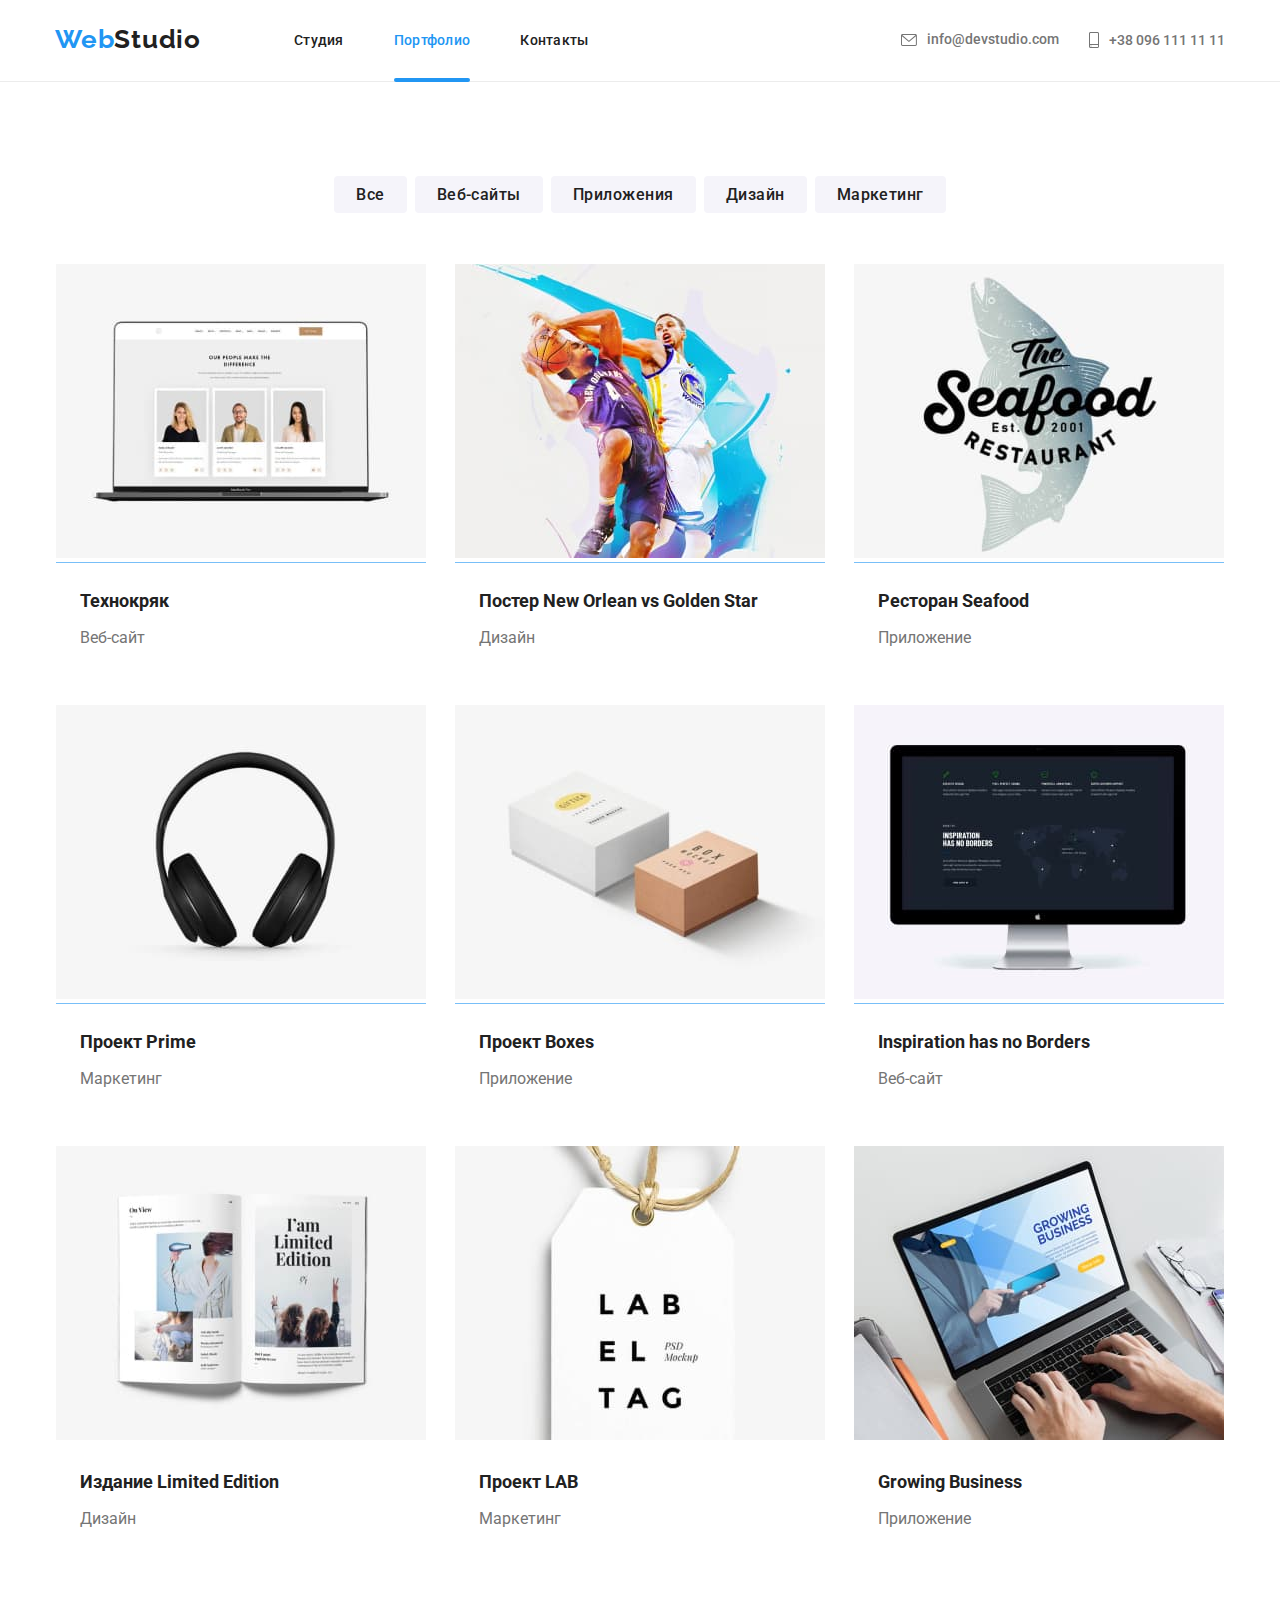
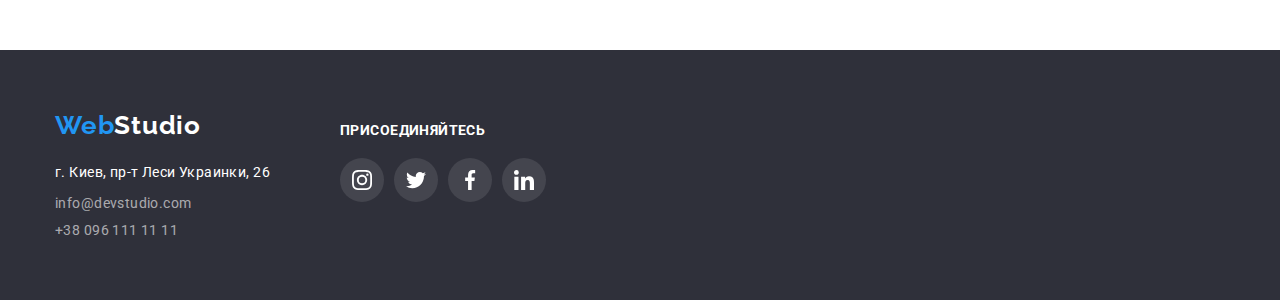
==== portfolio.html @ 8df0ec4f "Добавляет кнопку подписаться" ====
<!DOCTYPE html>
<html lang="en">
<head>
    <meta charset="UTF-8">
    <meta name="viewport" content="width=device-width, initial-scale=1.0">
    <title>Portfolio</title>
        <link rel="stylesheet" href="./сss/modern-normalize.css">
        <link rel="preconnect" href="https://fonts.gstatic.com">
        <link
            href="https://fonts.googleapis.com/css2?family=Montserrat:wght@400;700&family=Raleway:wght@700&family=Roboto:wght@400;500;700;900&display=swap"
            rel="stylesheet">
        <link rel="stylesheet" href="./сss/common.css">
        <link rel="stylesheet" href="./сss/portfolio.css">
</head>
<body>
    <header class="head">
        <div class="container">
            <div class="head-container">
                <nav class="nav">
                    <a href="./index.html" class="logo"> <span class="web">Web</span>Studio</a>
                    <ul class="nav-list">
                        <li class="nav-item"><a href="./index.html" class="nav-link ">Студия</a></li>
                        <li class="nav-item"><a href="./portfolio.html" class="active">Портфолио</a></li>
                        <li class="nav-item"><a href="#" class="nav-link">Контакты</a></li>
                    </ul>
                </nav>
                <ul class="head-contact">
                    <li class="item"><a href="mailto:info@devstudio.com" class="contacts-link"><svg class="mail"
                                width="16px" height="12px">
                                <use href="./images/symbol-defs.svg#icon-envelope"></use>
                            </svg>info@devstudio.com</a></li>
                    <li class="item"><a href="tel:+380961111111" class="contacts-link "> <svg class="mail" width="10px"
                                height="16px">
                                <use href="./images/symbol-defs.svg#icon-smartphone"></use>
                            </svg> +38 096 111 11 11</a></li>
                </ul>
            </div>
        </div>
    </header>
    <main>
        <section class="container">
            <h1 class="visually-hidden">Наши проекты</h1>
            <ul class="button-list">
                <li class="button-item"><button class="button">Все</button></li>
                <li class="button-item"><button class="button">Веб-сайты</button></li>
                <li class="button-item"><button class="button">Приложения</button></li>
                <li class="button-item"><button class="button">Дизайн</button></li>
                <li class="button-item"><button class="button">Маркетинг</button></li>
            </ul>
            <ul class="project-list">
                <li class="project-item">
                    <a  class="project-link" href="#">
                    <div class="product-thumb">
                        <img src="./images/photo4.jpg" alt="technokryak" width="370">
                        <div class="overlay">
                        <p class="product-info">Технокряк это современная площадка распространения коронавируса. Компании используют эту платформу для цифрового шпионажа и атак на защищённые сервера конкурентов.</p>
                        </div>
                    </div>                   
                    <h2 class="project">Технокряк</h2>
                    <p class="project-info">Веб-сайт</p>
                    </a>
                </li>
                <li class="project-item">
                    <a class="project-link" href="#">
                    <div class="product-thumb">
                        <img src="./images/photo5.jpg" alt="technokryak" width="370">
                        <div class="overlay">
                            <p class="product-info">Технокряк это современная площадка распространения коронавируса. Компании используют эту
                                платформу для цифрового шпионажа и атак на защищённые сервера конкурентов.</p>
                        </div>
                    </div>
                    <h2 class="project">Постер New Orlean vs Golden Star</h2>
                    <p class="project-info">Дизайн</p>
                    </a>
                </li>
                <li class="project-item">
                    <a class="project-link" href="#">
                    <div class="product-thumb">
                        <img src="./images/photo6.jpg" alt="technokryak" width="370">
                        <div class="overlay">
                            <p class="product-info">Технокряк это современная площадка распространения коронавируса. Компании используют эту
                                платформу для цифрового шпионажа и атак на защищённые сервера конкурентов.</p>
                        </div>
                    </div>
                    <h2 class="project">Ресторан Seafood</h2>
                    <p class="project-info">Приложение</p>
                    </a>
                </li>
                <li class="project-item">
                    <a class="project-link" href="#">
                    <div class="product-thumb">
                        <img src="./images/photo7.jpg" alt="technokryak" width="370">
                        <div class="overlay">
                            <p class="product-info">Технокряк это современная площадка распространения коронавируса. Компании используют эту
                                платформу для цифрового шпионажа и атак на защищённые сервера конкурентов.</p>
                        </div>
                    </div>
                    <h2 class="project">Проект Prime</h2>
                    <p class="project-info">Маркетинг</p>
                    </a>
                </li>
                <li class="project-item">
                    <a class="project-link" href="#">
                    <div class="product-thumb">
                        <img src="./images/photo8.jpg" alt="technokryak" width="370">
                        <div class="overlay">
                            <p class="product-info">Технокряк это современная площадка распространения коронавируса. Компании используют эту
                                платформу для цифрового шпионажа и атак на защищённые сервера конкурентов.</p>
                        </div>
                    </div>
                    <h2 class="project">Проект Boxes</h2>
                    <p class="project-info">Приложение</p>
                    </a>
                </li>
                <li class="project-item">
                    <a class="project-link" href="#">
                    <div class="product-thumb">
                        <img src="./images/photo9.jpg" alt="technokryak" width="370">
                        <div class="overlay">
                            <p class="product-info">Технокряк это современная площадка распространения коронавируса. Компании используют эту
                                платформу для цифрового шпионажа и атак на защищённые сервера конкурентов.</p>
                        </div>
                    </div>
                    <h2 class="project">Inspiration has no Borders</h2>
                    <p class="project-info">Веб-сайт</p>
                    </a>
                </li>
                <li class="project-item">
                    <a class="project-link" href="#">
                    <div class="product-thumb">
                        <img src="./images/photo10.jpg" alt="technokryak" width="370">
                        <div class="overlay">
                            <p class="product-info">Технокряк это современная площадка распространения коронавируса. Компании используют эту
                                платформу для цифрового шпионажа и атак на защищённые сервера конкурентов.</p>
                        </div>
                    </div>
                    <h2 class="project">Издание Limited Edition</h2>
                    <p class="project-info">Дизайн</p>
                    </a>
                </li>
                <li class="project-item">
                    <a class="project-link" href="#">
                    <div class="product-thumb">
                        <img src="./images/photo11.jpg" alt="technokryak" width="370">
                        <div class="overlay">
                            <p class="product-info">Технокряк это современная площадка распространения коронавируса. Компании используют эту
                                платформу для цифрового шпионажа и атак на защищённые сервера конкурентов.</p>
                        </div>
                    </div>
                    <h2 class="project">Проект LAB</h2>
                    <p class="project-info">Маркетинг</p>
                    </a>
                </li>
                <li class="project-item">
                    <a class="project-link" href="#">
                    <div class="product-thumb">
                        <img src="./images/photo12.jpg" alt="technokryak" width="370">
                        <div class="overlay">
                            <p class="product-info">Технокряк это современная площадка распространения коронавируса. Компании используют эту
                                платформу для цифрового шпионажа и атак на защищённые сервера конкурентов.</p>
                        </div>
                    </div>
                    <h2 class="project">Growing Business</h2>
                    <p class="project-info">Приложение</p>
                    </a>
                </li>
            </ul>
        </section>
    </main>

    <footer>
        <div class="container">
            <div class="footer-container">
                <div class="adress-container">
                    <a href="./index.html" class="address-logo"> <span class="web">Web</span>Studio</a>
                    <address>
                        <p class="address">г. Киев, пр-т Леси Украинки, 26</p>
                        <ul class="adress-list">
                            <li class="adress-item"><a href="mailto:info@devstudio.com"
                                    class="contacts">info@devstudio.com</a></li>
                            <li class="adress-item"><a href="tel:+380961111111" class="contacts">+38 096 111 11 11</a></li>
                        </ul>
                    </address>
                </div>
                <div class="social-container">
                    <h2 class="social-name">ПРИСОЕДИНЯЙТЕСЬ</h2>
                    <ul class="social-list">
                        <li class="social-item"><a href="#" class="social-link"><svg class="social-icon" width="20px"
                                    height="20px">
                                    <use href="./images/symbol-defs.svg#icon-instagram"></use>
                                </svg></a></li>
                        <li class="social-item"><a href="#" class="social-link"><svg class="social-icon" width="20px"
                                    height="20px">
                                    <use href="./images/symbol-defs.svg#icon-twitter"></use>
                                </svg></a></li>
                        <li class="social-item"><a href="#" class="social-link"><svg class="social-icon" width="20px"
                                    height="20px">
                                    <use href="./images/symbol-defs.svg#icon-facebook"></use>
                                </svg></a></li>
                        <li class="social-item"><a href="#" class="social-link"><svg class="social-icon" width="20px"
                                    height="20px">
                                    <use href="./images/symbol-defs.svg#icon-linkedin"></use>
                                </svg></a></li>
                    </ul>
                </div>
            </div>
    
        </div>
    
    </footer>
</body>
</html>
---- сss/common.css ----
html {
  box-sizing: border-box;
}

* {
  box-sizing: inherit;
}
:root {
  --blue-text: rgba(33, 150, 243, 1);
  --black-text: rgba(33, 33, 33, 1);
  --grey-text: rgba(117, 117, 117, 1);
  --white-text: rgba(255, 255, 255, 1);
  --lihtblack-text: rgba(47, 48, 58, 1);
  --lihtgrey-text: rgba(245, 244, 250, 1);
  --middlewhite-text: rgba(255, 255, 255, 0.6);
  --border-color: #eeeeee;
  --backgroundlitht-color: #f5f4fa;
  --svg-maincolor: #afb1b8;
  --backgroundlitht-icon: rgba(255, 255, 255, 0.1);
  --backgroundblack-color: rgba(47, 48, 58, 0.8);
  --backdrop-color: rgba(0, 0, 0, 0.2);
  --time-cubic: cubic-bezier(0.4, 0, 0.2, 1);
  --border-color: rgba(255, 255, 255, 0.3);
}
body {
  font-family: Roboto, sans-serif;
}

ul {
  padding: 0;
  margin: 0;
}

.container {
  margin-left: auto;
  margin-right: auto;
  width: 1200px;
  padding: 0px 15px;
}

.head {
  border-bottom: 1px solid #ececec;
}

.head-container {
  display: flex;
  align-items: center;
}

.nav {
  display: flex;
  align-items: center;
}

.logo {
  display: inline-block;
  font-family: Raleway, sans-serif;
  font-size: 26px;
  line-height: 1.2;
  font-weight: 700;
  color: var(--black-text);
  letter-spacing: 0.03em;
  margin-top: 24px;
  margin-bottom: 25px;
}

.web {
  color: var(--blue-text);
}

.nav-list {
  display: flex;
}

.nav-link {
  display: block;
  margin-top: 32px;
  margin-bottom: 32px;
  font-size: 14px;
  line-height: 1.2;
  font-weight: 500;
  color: var(--black-text);
  letter-spacing: 0.02em;
  transition: color 250ms var(--time-cubic);
}

.nav-item {
  margin-left: 50px;
  position: relative;
}

.nav-item:first-child {
  margin-left: 93px;
}

.head-contact {
  display: flex;
  margin-left: auto;
  margin-top: 32px;
  margin-bottom: 32px;
}

.head-contact .item {
  margin-right: 30px;
}

.head-contact .item:last-child {
  margin-right: 0px;
}

.nav-link:hover,
.nav-link:focus {
  color: var(--blue-text);
  outline: none;
}

.contacts-link {
  font-size: 14px;
  line-height: 1.1;
  font-weight: 500;
  color: var(--grey-text);
  display: flex;
  align-items: center;
  justify-content: center;
  transition: color 250ms var(--time-cubic);
}

.contacts-link:hover,
.contacts-link:focus {
  color: var(--blue-text);
  outline: none;
}

.mail {
  margin-right: 10px;
  fill: currentColor;
}

footer {
  background-color: var(--lihtblack-text);
}

.address-logo {
  display: inline-block;
  padding-top: 60px;
  font-family: Raleway, sans-serif;
  font-size: 26px;
  line-height: 1.2;
  font-weight: 700;
  color: var(--white-text);
  letter-spacing: 0.03em;
}

.contacts {
  font-size: 14px;
  line-height: 1.1;
  font-weight: 400;
  color: var(--middlewhite-text);
  letter-spacing: 0.03em;
}

.address {
  margin-top: 20px;
  margin-bottom: 9px;
  font-size: 14px;
  line-height: 1.7;
  font-weight: 400;
  color: var(--white-text);
  letter-spacing: 0.03em;
}

.adress-list {
  padding-bottom: 60px;
}
.adress-item {
  margin-bottom: 9px;
}

.adress-item:last-child {
  margin-bottom: 0px;
}

.visually-hidden {
  position: absolute;
  width: 1px;
  height: 1px;
  margin: -1px;
  border: 0;
  padding: 0;

  white-space: nowrap;
  clip-path: inset(100%);
  clip: rect(0 0 0 0);
  overflow: hidden;
}

.active {
  display: block;
  color: var(--blue-text);
  font-size: 14px;
  line-height: 1.2;
  font-weight: 500;
  letter-spacing: 0.02em;
  margin-top: 32px;
}

.active::after {
  position: absolute;
  content: "";
  display: block;
  height: 4px;
  width: 100%;
  border-radius: 2px;
  background-color: var(--blue-text);
  left: 0;
  bottom: -1px;
}

.footer-container {
  display: flex;
}

.social-container {
  margin-left: 70px;
}

.social-name {
  color: var(--white-text);
  margin-top: 72px;
  margin-bottom: 20px;
  font-size: 14px;
  line-height: 1.17;
  letter-spacing: 0.03em;
  text-transform: uppercase;
}

.social-list {
  display: flex;
}

.social-item {
  margin-right: 10px;
}

.social-item:last-child {
  margin-right: 0px;
}

.social-link {
  display: flex;
  width: 44px;
  height: 44px;
  align-items: center;
  justify-content: center;
  color: var(--white-text);
  border-radius: 50px;
  background: var(--backgroundlitht-icon);
  transition: background-color 250ms var(--time-cubic);
}

.social-link:hover,
.social-link:focus {
  background-color: var(--blue-text);
  outline: none;
}

.social-icon {
  fill: currentColor;
}

.social-form {
  margin-left: 93px;
}

.subscription-form {
  display: flex;
}

.subscription {
  width: 358px;
  border: 1px solid var(--border-color);
  border-radius: 4px;
  background-color: var(--lihtblack-text);
  padding-top: 15px;
  padding-bottom: 15px;
  padding-left: 16px;
}

.subscription::placeholder {
  font-size: 16px;
  line-height: 1.25;
  color: var(--middlewhite-text);
}

.subscription-name {
  font-weight: 700;
  font-size: 16px;
  line-height: 1.88;
  letter-spacing: 0.06em;
}

.btn-subscription {
  display: flex;
  align-items: center;
  min-width: 200px;
  background-color: var(--blue-text);
  border: none;
  border-radius: 4px;
  padding-top: 10px;
  padding-bottom: 10px;
  padding-left: 29px;
  color: var(--white-text);
  margin-left: 12px;
}

.subscription-icon {
  fill: currentColor;
  margin-left: 10px;
}
---- сss/portfolio.css ----
.button-list {
  display: flex;
  justify-content: center;
  padding-top: 94px;
}

.button-item {
  margin-left: 8px;
}

.button-item:first-child {
  margin-left: 0px;
}

.button {
  font-size: 16px;
  line-height: 1.6;
  font-weight: 500;
  color: var(--black-text);
  background-color: var(--lihtgrey-text);
  letter-spacing: 0.03em;
  border: none;
  border-color: var(--lihtgrey-text);
  border-radius: 4px;
  padding: 6px 22px;
  cursor: pointer;
  transition: color 250ms var(--time-cubic),
    background-color 250ms var(--time-cubic), box-shadow 250ms var(--time-cubic);
}

.button:hover,
.button:focus {
  color: var(--white-text);
  background-color: var(--blue-text);
  box-shadow: 0px 3px 1px rgba(0, 0, 0, 0.1), 0px 1px 2px rgba(0, 0, 0, 0.08),
    0px 2px 2px rgba(0, 0, 0, 0.12);
  outline: none;
}

.project-list {
  display: flex;
  flex-wrap: wrap;
  margin-top: 50px;
  justify-content: space-between;
}

.project-item {
  margin-bottom: 30px;
  border: 1px solid var(--border-color);
}

.project-link {
  display: block;
  transition: box-shadow 250ms var(--time-cubic);
}

.project-link:hover,
.project-link:focus {
  outline: none;
  box-shadow: 0px 1px 1px rgba(0, 0, 0, 0.12), 0px 4px 4px rgba(0, 0, 0, 0.06),
    1px 4px 6px rgba(0, 0, 0, 0.16);
  cursor: pointer;
}

.project-item:nth-last-child(-n + 3) {
  margin-bottom: 94px;
}

.project {
  margin-top: 20px;
  margin-bottom: 4px;
  margin-left: 24px;
  font-size: 18px;
  line-height: 2;
  font-weight: 700;
  color: var(--black-text);
}

.project-info {
  margin-top: 0px;
  margin-bottom: 0px;
  margin-left: 24px;

  padding-bottom: 20px;
  font-size: 16px;
  line-height: 1.9;
  font-weight: 400;
  color: var(--grey-text);
}

.product-thumb {
  position: relative;
  overflow: hidden;
}

.overlay {
  position: absolute;
  top: 0;
  left: 0;
  display: inline-block;
  width: 100%;
  height: 100%;
  padding: 63px 24px;
  transform: translateY(100%);
  background-color: var(--blue-text);
  transition: transform 250ms var(--time-cubic);
}

.product-info {
  font-weight: 400;
  font-size: 18px;
  line-height: 1.56;
  letter-spacing: 0.03em;
  color: var(--white-text);
  margin: 0;
}

.product-thumb:hover .overlay {
  transform: translateY(0);
}
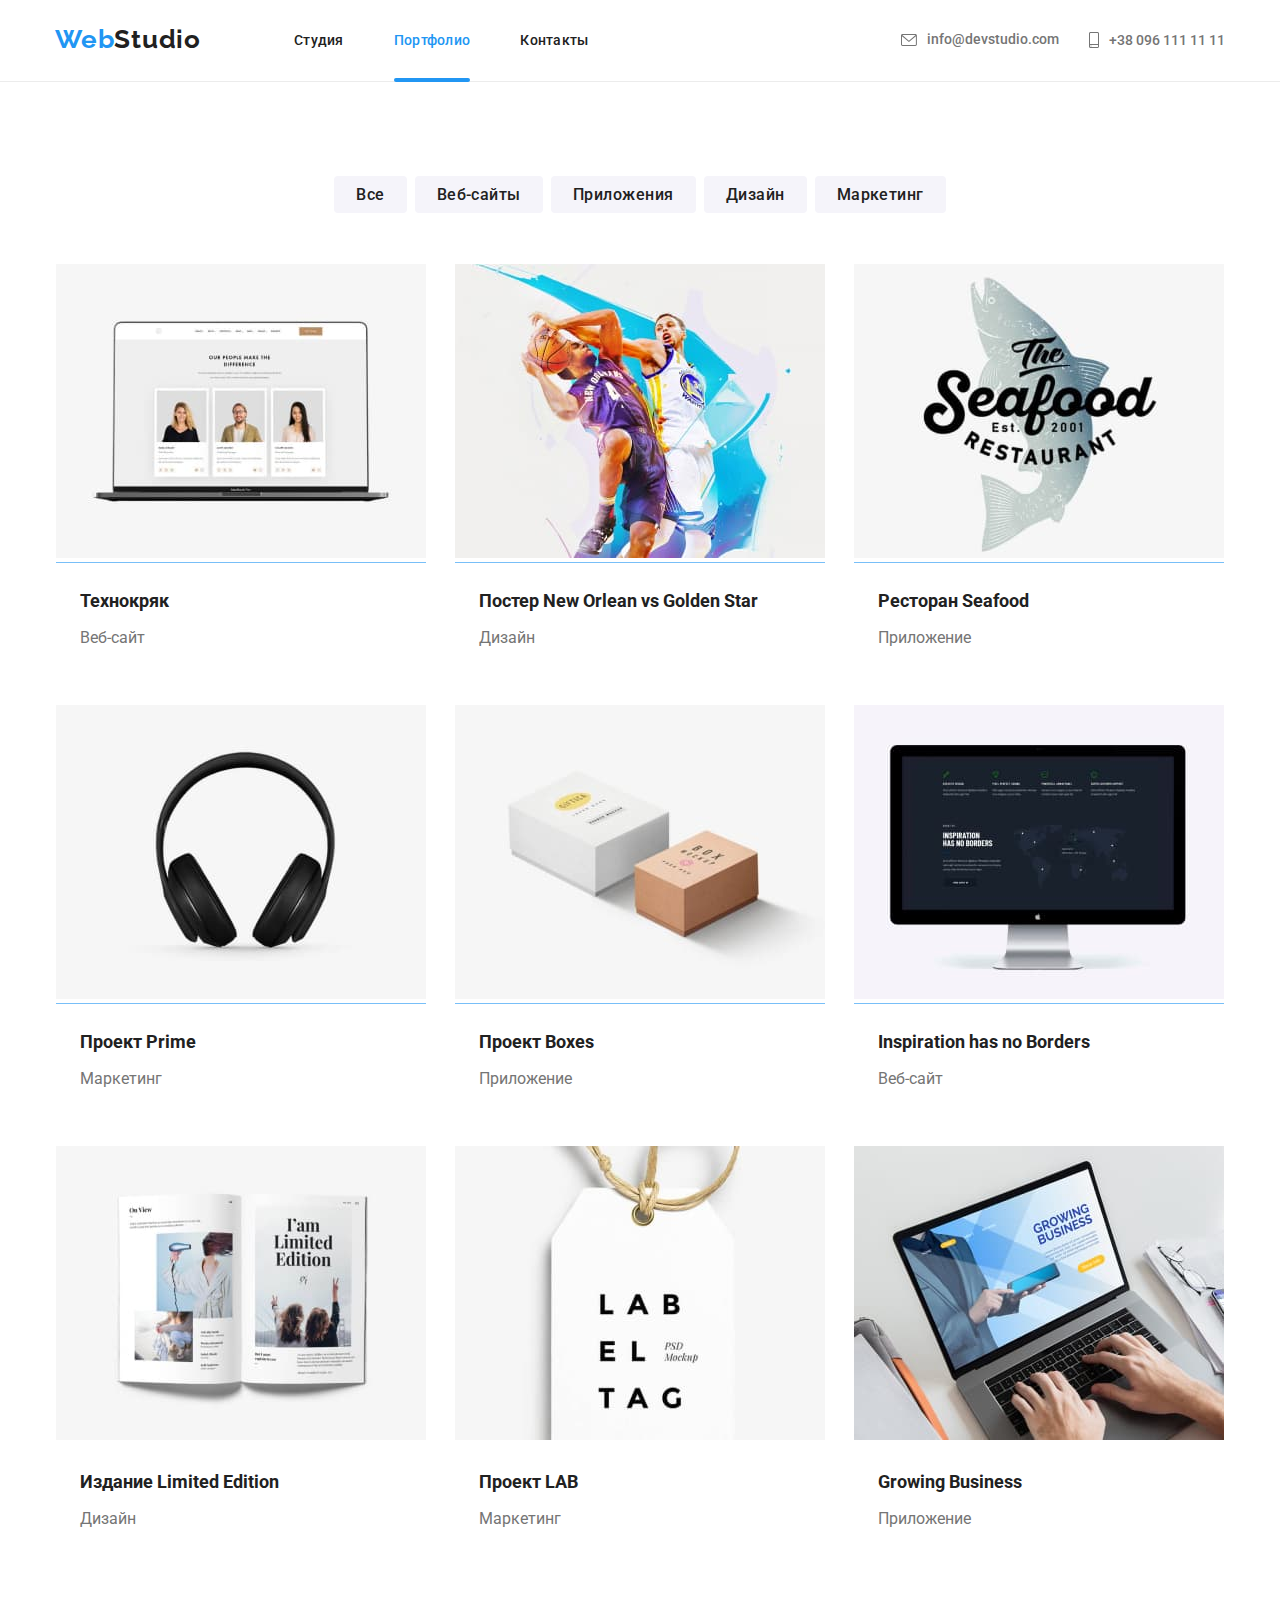
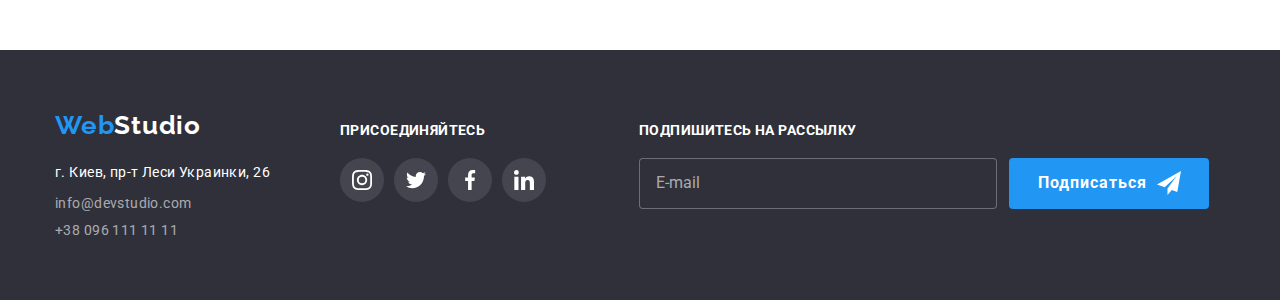
==== commit 4d26d2c9: "Добавляет исправление футера портфолио" ====
--- a/portfolio.html
+++ b/portfolio.html
@@ -203,6 +203,16 @@
                                 </svg></a></li>
                     </ul>
                 </div>
+                <div class="social-form">
+                    <h2 class="social-name">Подпишитесь на рассылку</h2>
+                    <form class="subscription-form">
+                        <input type="text" name="email" class="subscription" placeholder="E-mail">
+                        <button type="submit" class="btn-subscription"> <span class="subscription-name">Подписаться</span>
+                            <svg class="subscription-icon" width="24px" height="24px">
+                                <use href="./images/symbol-defs.svg#icon-icon-send"></use>
+                            </svg></button>
+                    </form>
+                </div>
             </div>
     
         </div>
--- a/сss/common.css
+++ b/сss/common.css
@@ -21,6 +21,9 @@
   --backdrop-color: rgba(0, 0, 0, 0.2);
   --time-cubic: cubic-bezier(0.4, 0, 0.2, 1);
   --border-color: rgba(255, 255, 255, 0.3);
+  --border-form: rgba(33, 33, 33, 0.2);
+  --holder-color: rgba(117, 117, 117, 0.5);
+  --dogovor: #757575;
 }
 body {
   font-family: Roboto, sans-serif;
